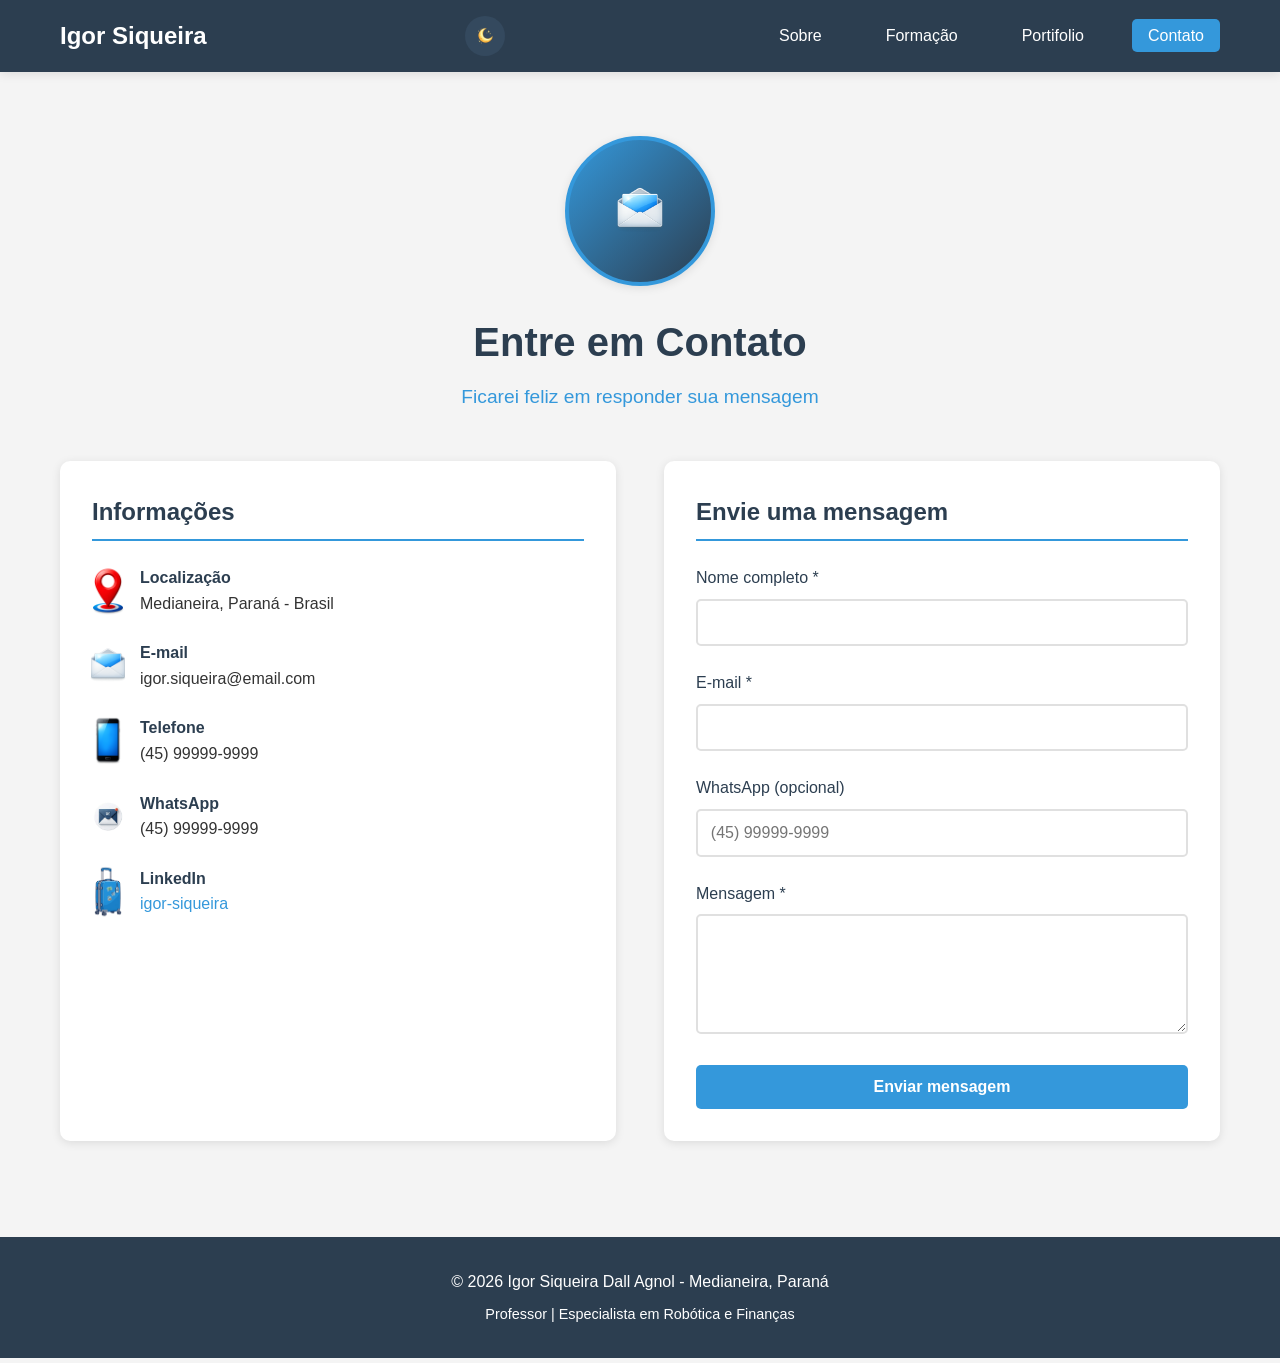
==== contato.html @ 99d2df0c "Add files via upload" ====
<!DOCTYPE html>
<html lang="pt-br">
<head>
    <meta charset="UTF-8">
    <meta name="viewport" content="width=device-width, initial-scale=1.0">
    <title>Contato | Igor Siqueira Dall Agnol</title>
    <link rel="stylesheet" href="css/csscontato.css">
</head>
<body class="tema-claro">
    <div class="topo">
        <div class="container">
            <div class="logo">
                <a href="index.html">Igor Siqueira</a>
            </div>
            <button class="btn-tema" id="botaoTema">
                <img src="imagens/icons8-moon-96.png" alt="Tema escuro" id="iconeTema">
            </button>
            <button class="btn-menu" id="botaoMenu">
                <span></span>
                <span></span>
                <span></span>
            </button>
            <ul class="menu" id="menuNav">
                <li><a href="index.html">Sobre</a></li>
                <li><a href="formacao.html">Formação</a></li>
                <li><a href="portifolio.html">Portifolio</a></li>
                <li><a href="contato.html" class="ativo">Contato</a></li>
            </ul>
        </div>
    </div>

    <main>
        <section class="contato">
            <div class="container">
                <div class="cabecalho">
                    <div class="foto">
                        <img src="imagens/email.png" alt="Envelope">
                    </div>
                    <div class="titulo">
                        <h1>Entre em Contato</h1>
                        <p class="subtitulo">Ficarei feliz em responder sua mensagem</p>
                    </div>
                </div>

                <div class="grid">
                    <div class="info-card">
                        <h2>Informações</h2>
                        <div class="info-item">
                            <div class="info-icon">
                                <img src="imagens/localizacao.png" alt="Localização">
                            </div>
                            <div class="info-text">
                                <p>Localização</p>
                                <p>Medianeira, Paraná - Brasil</p>
                            </div>
                        </div>
                        <div class="info-item">
                            <div class="info-icon">
                                <img src="imagens/email.png" alt="E-mail">
                            </div>
                            <div class="info-text">
                                <p>E-mail</p>
                                <p>igor.siqueira@email.com</p>
                            </div>
                        </div>
                        <div class="info-item">
                            <div class="info-icon">
                                <img src="imagens/celular.png" alt="Telefone">
                            </div>
                            <div class="info-text">
                                <p>Telefone</p>
                                <p>(45) 99999-9999</p>
                            </div>
                        </div>
                        <div class="info-item">
                            <div class="info-icon">
                                <img src="imagens/menssagem.png" alt="WhatsApp">
                            </div>
                            <div class="info-text">
                                <p>WhatsApp</p>
                                <p>(45) 99999-9999</p>
                            </div>
                        </div>
                        <div class="info-item">
                            <div class="info-icon">
                                <img src="imagens/mala.png" alt="LinkedIn">
                            </div>
                            <div class="info-text">
                                <p>LinkedIn</p>
                                <a href="https://www.linkedin.com/in/igor-siqueira-91541b345/" target="_blank">igor-siqueira</a>
                            </div>
                        </div>
                    </div>

                    <div class="form-card">
                        <h2>Envie uma mensagem</h2>
                        <form id="formContato">
                            <div class="grupo">
                                <label for="nome">Nome completo *</label>
                                <input type="text" id="nome" name="nome">
                                <div class="erro" id="erroNome">Por favor, preencha seu nome</div>
                            </div>

                            <div class="grupo">
                                <label for="email">E-mail *</label>
                                <input type="email" id="email" name="email">
                                <div class="erro" id="erroEmail">Por favor, preencha um e-mail válido (ex: usuario@dominio.com)</div>
                            </div>

                            <div class="grupo">
                                <label for="whatsapp">WhatsApp (opcional)</label>
                                <input type="tel" id="whatsapp" name="whatsapp" placeholder="(45) 99999-9999">
                                <div class="erro" id="erroWhatsapp">WhatsApp inválido! Use o formato: (45) 99999-9999</div>
                            </div>

                            <div class="grupo">
                                <label for="mensagem">Mensagem *</label>
                                <textarea id="mensagem" name="mensagem" rows="5"></textarea>
                                <div class="erro" id="erroMensagem">Por favor, escreva sua mensagem</div>
                            </div>

                            <button type="submit" class="btn-enviar">Enviar mensagem</button>
                        </form>
                    </div>
                </div>
            </div>
        </section>
    </main>

    <div class="modal" id="modal">
        <div class="modal-conteudo">
            <img src="imagens/certo.png" alt="Sucesso" class="modal-icon" id="modalIcone">
            <p id="modalMensagem">Mensagem enviada com sucesso!</p>
            <button class="btn-modal" id="fecharModal">Fechar</button>
        </div>
    </div>

    <div class="rodape">
        <div class="container">
            <p>&copy; 2026 Igor Siqueira Dall Agnol - Medianeira, Paraná</p>
            <p style="margin-top: 0.5rem; font-size: 0.9rem;">Professor | Especialista em Robótica e Finanças</p>
        </div>
    </div>

    <script>
        let botao = document.getElementById('botaoMenu');
        let menu = document.getElementById('menuNav');

        if (botao) {
            botao.addEventListener('click', function() {
                menu.classList.toggle('mostrar');
            });
        }

        let links = document.querySelectorAll('.menu a');
        for (let i = 0; i < links.length; i++) {
            links[i].addEventListener('click', function() {
                menu.classList.remove('mostrar');
            });
        }

        let botaoTema = document.getElementById('botaoTema');
        let iconeTema = document.getElementById('iconeTema');
        let corpo = document.body;

        let temaSalvo = localStorage.getItem('tema');
        if (temaSalvo) {
            corpo.className = temaSalvo;
            if (temaSalvo === 'tema-escuro') {
                iconeTema.src = 'imagens/icons8-sun-120.png';
                iconeTema.alt = 'Tema claro';
            } else {
                iconeTema.src = 'imagens/icons8-moon-96.png';
                iconeTema.alt = 'Tema escuro';
            }
        } else {
            corpo.className = 'tema-claro';
            iconeTema.src = 'imagens/icons8-moon-96.png';
            iconeTema.alt = 'Tema escuro';
        }

        if (botaoTema) {
            botaoTema.addEventListener('click', function() {
                if (corpo.className === 'tema-claro') {
                    corpo.className = 'tema-escuro';
                    iconeTema.src = 'imagens/icons8-sun-120.png';
                    iconeTema.alt = 'Tema claro';
                    localStorage.setItem('tema', 'tema-escuro');
                } else {
                    corpo.className = 'tema-claro';
                    iconeTema.src = 'imagens/icons8-moon-96.png';
                    iconeTema.alt = 'Tema escuro';
                    localStorage.setItem('tema', 'tema-claro');
                }
            });
        }

        let form = document.getElementById('formContato');
        let nome = document.getElementById('nome');
        let email = document.getElementById('email');
        let whatsapp = document.getElementById('whatsapp');
        let mensagem = document.getElementById('mensagem');
        
        let erroNome = document.getElementById('erroNome');
        let erroEmail = document.getElementById('erroEmail');
        let erroWhatsapp = document.getElementById('erroWhatsapp');
        let erroMensagem = document.getElementById('erroMensagem');
        
        let modal = document.getElementById('modal');
        let modalMensagem = document.getElementById('modalMensagem');
        let modalIcone = document.getElementById('modalIcone');
        let fecharModal = document.getElementById('fecharModal');

        function validarEmail(email) {
            let regex = /^[^\s@]+@[^\s@]+\.[^\s@]+$/;
            return regex.test(email);
        }

        function validarWhatsapp(whatsapp) {
            if (whatsapp.trim() === '') {
                return true;
            }
            let regex = /^\(\d{2}\) \d{5}-\d{4}$/;
            return regex.test(whatsapp);
        }

        function formatarWhatsapp(valor) {
            let numeros = valor.replace(/\D/g, '');
            if (numeros.length <= 11) {
                if (numeros.length === 11) {
                    return `(${numeros.substring(0, 2)}) ${numeros.substring(2, 7)}-${numeros.substring(7)}`;
                } else if (numeros.length > 2) {
                    let ddd = numeros.substring(0, 2);
                    let resto = numeros.substring(2);
                    if (resto.length <= 5) {
                        return `(${ddd}) ${resto}`;
                    } else {
                        return `(${ddd}) ${resto.substring(0, 5)}-${resto.substring(5)}`;
                    }
                } else if (numeros.length > 0) {
                    return `(${numeros}`;
                }
            }
            return valor;
        }

        whatsapp.addEventListener('input', function() {
            let valor = this.value;
            let numeros = valor.replace(/\D/g, '');
            if (numeros.length <= 11) {
                this.value = formatarWhatsapp(valor);
            }
            if (validarWhatsapp(this.value)) {
                erroWhatsapp.style.display = 'none';
            }
        });

        function mostrarModal(tipo, texto) {
            if (tipo === 'sucesso') {
                modalIcone.src = 'imagens/certo.png';
                modalIcone.alt = 'Sucesso';
                modalMensagem.innerHTML = texto;
            } else {
                modalIcone.src = 'imagens/errado.png';
                modalIcone.alt = 'Erro';
                modalMensagem.innerHTML = texto;
            }
            modal.style.display = 'flex';
        }

        fecharModal.onclick = function() {
            modal.style.display = 'none';
        }

        window.onclick = function(event) {
            if (event.target == modal) {
                modal.style.display = 'none';
            }
        }

        form.addEventListener('submit', function(event) {
            event.preventDefault();
            
            let valido = true;
            
            if (nome.value.trim() === '') {
                erroNome.style.display = 'block';
                valido = false;
            } else {
                erroNome.style.display = 'none';
            }
            
            if (email.value.trim() === '') {
                erroEmail.style.display = 'block';
                erroEmail.innerHTML = 'Por favor, preencha seu e-mail';
                valido = false;
            } else if (!validarEmail(email.value.trim())) {
                erroEmail.style.display = 'block';
                erroEmail.innerHTML = 'E-mail inválido! Use o formato: usuario@dominio.com';
                valido = false;
            } else {
                erroEmail.style.display = 'none';
            }
            
            if (!validarWhatsapp(whatsapp.value)) {
                erroWhatsapp.style.display = 'block';
                valido = false;
            } else {
                erroWhatsapp.style.display = 'none';
            }
            
            if (mensagem.value.trim() === '') {
                erroMensagem.style.display = 'block';
                valido = false;
            } else {
                erroMensagem.style.display = 'none';
            }
            
            if (valido) {
                let mensagemSucesso = 'Mensagem enviada com sucesso! Obrigado pelo contato.';
                if (whatsapp.value.trim() !== '') {
                    mensagemSucesso += ' Responderei pelo WhatsApp também.';
                }
                mostrarModal('sucesso', mensagemSucesso);
                
                nome.value = '';
                email.value = '';
                whatsapp.value = '';
                mensagem.value = '';
            } else {
                mostrarModal('erro', 'Por favor, preencha todos os campos corretamente.');
            }
        });

        nome.addEventListener('input', function() {
            if (nome.value.trim() !== '') {
                erroNome.style.display = 'none';
            }
        });

        email.addEventListener('input', function() {
            if (email.value.trim() !== '') {
                erroEmail.style.display = 'none';
            }
        });

        mensagem.addEventListener('input', function() {
            if (mensagem.value.trim() !== '') {
                erroMensagem.style.display = 'none';
            }
        });
    </script>
</body>
</html>
---- css/csscontato.css ----
* {
            margin: 0;
            padding: 0;
            box-sizing: border-box;
        }

        body {
            font-family: 'Segoe UI', Tahoma, Geneva, Verdana, sans-serif;
            line-height: 1.6;
            transition: all 0.3s ease;
        }

        body.tema-claro {
            color: #333;
            background-color: #f4f4f4;
        }

        body.tema-escuro {
            color: #f4f4f4;
            background-color: #1a1a2e;
        }

        .container {
            max-width: 1200px;
            margin: 0 auto;
            padding: 0 20px;
        }

        body.tema-claro .topo {
            background-color: #2c3e50;
        }

        body.tema-escuro .topo {
            background-color: #16213e;
        }

        .topo {
            position: sticky;
            top: 0;
            z-index: 1000;
            box-shadow: 0 2px 10px rgba(0,0,0,0.1);
        }

        .topo .container {
            display: flex;
            justify-content: space-between;
            align-items: center;
            padding: 1rem 20px;
        }

        .logo a {
            font-size: 1.5rem;
            font-weight: bold;
            text-decoration: none;
            transition: all 0.3s ease;
        }

        body.tema-claro .logo a {
            color: #ffffff;
        }

        body.tema-escuro .logo a {
            color: #e94560;
        }

        body.tema-claro .logo a:hover {
            color: #3498db;
        }

        body.tema-escuro .logo a:hover {
            color: #0f3460;
        }

        .menu {
            display: flex;
            list-style: none;
            gap: 2rem;
        }

        .menu li a {
            text-decoration: none;
            font-weight: 500;
            padding: 0.5rem 1rem;
            border-radius: 5px;
            transition: all 0.3s ease;
        }

        body.tema-claro .menu li a {
            color: #ffffff;
        }

        body.tema-escuro .menu li a {
            color: #f4f4f4;
        }

        body.tema-claro .menu li a:hover {
            background-color: #3498db;
            color: #ffffff;
        }

        body.tema-escuro .menu li a:hover {
            background-color: #e94560;
            color: #ffffff;
        }

        body.tema-claro .menu li a.ativo {
            background-color: #3498db;
            color: #ffffff;
        }

        body.tema-escuro .menu li a.ativo {
            background-color: #e94560;
            color: #ffffff;
        }

        .btn-menu {
            display: none;
            flex-direction: column;
            cursor: pointer;
            background: none;
            border: none;
        }

        .btn-menu span {
            width: 25px;
            height: 3px;
            margin: 3px 0;
        }

        body.tema-claro .btn-menu span {
            background-color: #ffffff;
        }

        body.tema-escuro .btn-menu span {
            background-color: #e94560;
        }

        .btn-tema {
            background: none;
            border: none;
            cursor: pointer;
            padding: 0.5rem;
            border-radius: 50%;
            transition: all 0.3s ease;
            display: flex;
            align-items: center;
            justify-content: center;
        }

        body.tema-claro .btn-tema {
            background-color: #34495e;
        }

        body.tema-escuro .btn-tema {
            background-color: #0f3460;
        }

        .btn-tema:hover {
            transform: scale(1.1);
        }

        .btn-tema img {
            width: 24px;
            height: 24px;
        }

        .contato {
            padding: 4rem 0;
        }

        .cabecalho {
            text-align: center;
            margin-bottom: 3rem;
        }

        .foto {
            width: 150px;
            height: 150px;
            margin: 0 auto 1.5rem;
            border-radius: 50%;
            overflow: hidden;
            display: flex;
            align-items: center;
            justify-content: center;
        }

        body.tema-claro .foto {
            border: 4px solid #3498db;
            box-shadow: 0 2px 10px rgba(0,0,0,0.1);
            background: linear-gradient(135deg, #3498db, #2c3e50);
        }

        body.tema-escuro .foto {
            border: 4px solid #e94560;
            box-shadow: 0 2px 10px rgba(0,0,0,0.3);
            background: linear-gradient(135deg, #e94560, #16213e);
        }

        .foto img {
            width: 80px;
            height: 80px;
            object-fit: contain;
        }

        .titulo h1 {
            font-size: 2.5rem;
            margin-bottom: 0.5rem;
        }

        body.tema-claro .titulo h1 {
            color: #2c3e50;
        }

        body.tema-escuro .titulo h1 {
            color: #e94560;
        }

        .subtitulo {
            font-size: 1.2rem;
            font-weight: 500;
        }

        body.tema-claro .subtitulo {
            color: #3498db;
        }

        body.tema-escuro .subtitulo {
            color: #e94560;
        }

        .grid {
            display: grid;
            grid-template-columns: 1fr 1fr;
            gap: 3rem;
            margin-top: 2rem;
        }

        .info-card {
            padding: 2rem;
            border-radius: 10px;
        }

        body.tema-claro .info-card {
            background: #ffffff;
            box-shadow: 0 2px 10px rgba(0,0,0,0.1);
        }

        body.tema-escuro .info-card {
            background: #16213e;
            box-shadow: 0 2px 10px rgba(0,0,0,0.3);
        }

        .info-card h2 {
            margin-bottom: 1.5rem;
            padding-bottom: 0.5rem;
        }

        body.tema-claro .info-card h2 {
            color: #2c3e50;
            border-bottom: 2px solid #3498db;
        }

        body.tema-escuro .info-card h2 {
            color: #e94560;
            border-bottom: 2px solid #e94560;
        }

        .info-item {
            display: flex;
            align-items: center;
            gap: 1rem;
            margin-bottom: 1.5rem;
        }

        .info-icon {
            width: 32px;
            height: 32px;
            display: flex;
            align-items: center;
            justify-content: center;
        }

        .info-icon img {
            width: 60px;
            height: 60px;
            object-fit: contain;
        }

        .info-text p {
            margin: 0;
        }

        .info-text p:first-child {
            font-weight: bold;
        }

        body.tema-claro .info-text p:first-child {
            color: #2c3e50;
        }

        body.tema-escuro .info-text p:first-child {
            color: #e94560;
        }

        .info-text a {
            text-decoration: none;
        }

        body.tema-claro .info-text a {
            color: #3498db;
        }

        body.tema-escuro .info-text a {
            color: #e94560;
        }

        .info-text a:hover {
            text-decoration: underline;
        }

        .form-card {
            padding: 2rem;
            border-radius: 10px;
        }

        body.tema-claro .form-card {
            background: #ffffff;
            box-shadow: 0 2px 10px rgba(0,0,0,0.1);
        }

        body.tema-escuro .form-card {
            background: #16213e;
            box-shadow: 0 2px 10px rgba(0,0,0,0.3);
        }

        .form-card h2 {
            margin-bottom: 1.5rem;
            padding-bottom: 0.5rem;
        }

        body.tema-claro .form-card h2 {
            color: #2c3e50;
            border-bottom: 2px solid #3498db;
        }

        body.tema-escuro .form-card h2 {
            color: #e94560;
            border-bottom: 2px solid #e94560;
        }

        .grupo {
            margin-bottom: 1.5rem;
        }

        .grupo label {
            display: block;
            margin-bottom: 0.5rem;
            font-weight: 500;
        }

        body.tema-claro .grupo label {
            color: #2c3e50;
        }

        body.tema-escuro .grupo label {
            color: #e94560;
        }

        .grupo input, .grupo textarea {
            width: 100%;
            padding: 0.8rem;
            border-radius: 5px;
            font-size: 1rem;
            transition: all 0.3s ease;
        }

        body.tema-claro .grupo input, body.tema-claro .grupo textarea {
            border: 2px solid #e0e0e0;
            background-color: #fff;
            color: #333;
        }

        body.tema-escuro .grupo input, body.tema-escuro .grupo textarea {
            border: 2px solid #0f3460;
            background-color: #0f3460;
            color: #f4f4f4;
        }

        .grupo input:focus, .grupo textarea:focus {
            outline: none;
        }

        body.tema-claro .grupo input:focus, body.tema-claro .grupo textarea:focus {
            border-color: #3498db;
        }

        body.tema-escuro .grupo input:focus, body.tema-escuro .grupo textarea:focus {
            border-color: #e94560;
        }

        .erro {
            font-size: 0.8rem;
            margin-top: 0.3rem;
            display: none;
        }

        body.tema-claro .erro {
            color: #e74c3c;
        }

        body.tema-escuro .erro {
            color: #ff6b6b;
        }

        .btn-enviar {
            width: 100%;
            padding: 0.8rem;
            border: none;
            border-radius: 5px;
            font-size: 1rem;
            font-weight: bold;
            cursor: pointer;
            transition: all 0.3s ease;
        }

        body.tema-claro .btn-enviar {
            background-color: #3498db;
            color: #ffffff;
        }

        body.tema-escuro .btn-enviar {
            background-color: #e94560;
            color: #ffffff;
        }

        .btn-enviar:hover {
            transform: translateY(-2px);
        }

        body.tema-claro .btn-enviar:hover {
            background-color: #2c3e50;
        }

        body.tema-escuro .btn-enviar:hover {
            background-color: #0f3460;
        }

        .modal {
            display: none;
            position: fixed;
            top: 0;
            left: 0;
            width: 100%;
            height: 100%;
            background-color: rgba(0,0,0,0.5);
            z-index: 2000;
            justify-content: center;
            align-items: center;
        }

        .modal-conteudo {
            padding: 2rem;
            border-radius: 10px;
            text-align: center;
            max-width: 400px;
            width: 90%;
        }

        body.tema-claro .modal-conteudo {
            background-color: #fff;
            color: #333;
        }

        body.tema-escuro .modal-conteudo {
            background-color: #16213e;
            color: #f4f4f4;
        }

        .modal-conteudo p {
            margin: 1rem 0;
            font-size: 1.1rem;
        }

        .modal-icon {
            width: 48px;
            height: 48px;
            margin-bottom: 1rem;
        }

        .btn-modal {
            padding: 0.5rem 1.5rem;
            border: none;
            border-radius: 5px;
            cursor: pointer;
            margin-top: 1rem;
        }

        body.tema-claro .btn-modal {
            background-color: #3498db;
            color: #fff;
        }

        body.tema-escuro .btn-modal {
            background-color: #e94560;
            color: #fff;
        }

        .btn-modal:hover {
            opacity: 0.9;
        }

        .rodape {
            text-align: center;
            padding: 2rem 0;
            margin-top: 2rem;
        }

        body.tema-claro .rodape {
            background-color: #2c3e50;
            color: #ffffff;
        }

        body.tema-escuro .rodape {
            background-color: #0f3460;
            color: #f4f4f4;
        }

        @media (max-width: 768px) {
            .btn-menu {
                display: flex;
            }
            
            .menu {
                position: fixed;
                left: -100%;
                top: 70px;
                flex-direction: column;
                width: 100%;
                text-align: center;
                transition: 0.3s;
                box-shadow: 0 10px 10px rgba(0,0,0,0.1);
                padding: 2rem 0;
                gap: 1rem;
            }
            
            body.tema-claro .menu {
                background-color: #2c3e50;
            }
            
            body.tema-escuro .menu {
                background-color: #16213e;
            }
            
            .menu.mostrar {
                left: 0;
            }
            
            .grid {
                grid-template-columns: 1fr;
                gap: 2rem;
            }
            
            .titulo h1 {
                font-size: 2rem;
            }
        }

        @media (max-width: 480px) {
            .foto {
                width: 120px;
                height: 120px;
            }
            
            .foto img {
                width: 60px;
                height: 60px;
            }
            
            .titulo h1 {
                font-size: 1.5rem;
            }
            
            .subtitulo {
                font-size: 1rem;
            }
            
            .info-card, .form-card {
                padding: 1rem;
            }
            
            .info-icon {
                width: 28px;
                height: 28px;
            }
            
            .info-icon img {
                width: 24px;
                height: 24px;
            }
            
            .modal-icon {
                width: 40px;
                height: 40px;
            }
        }
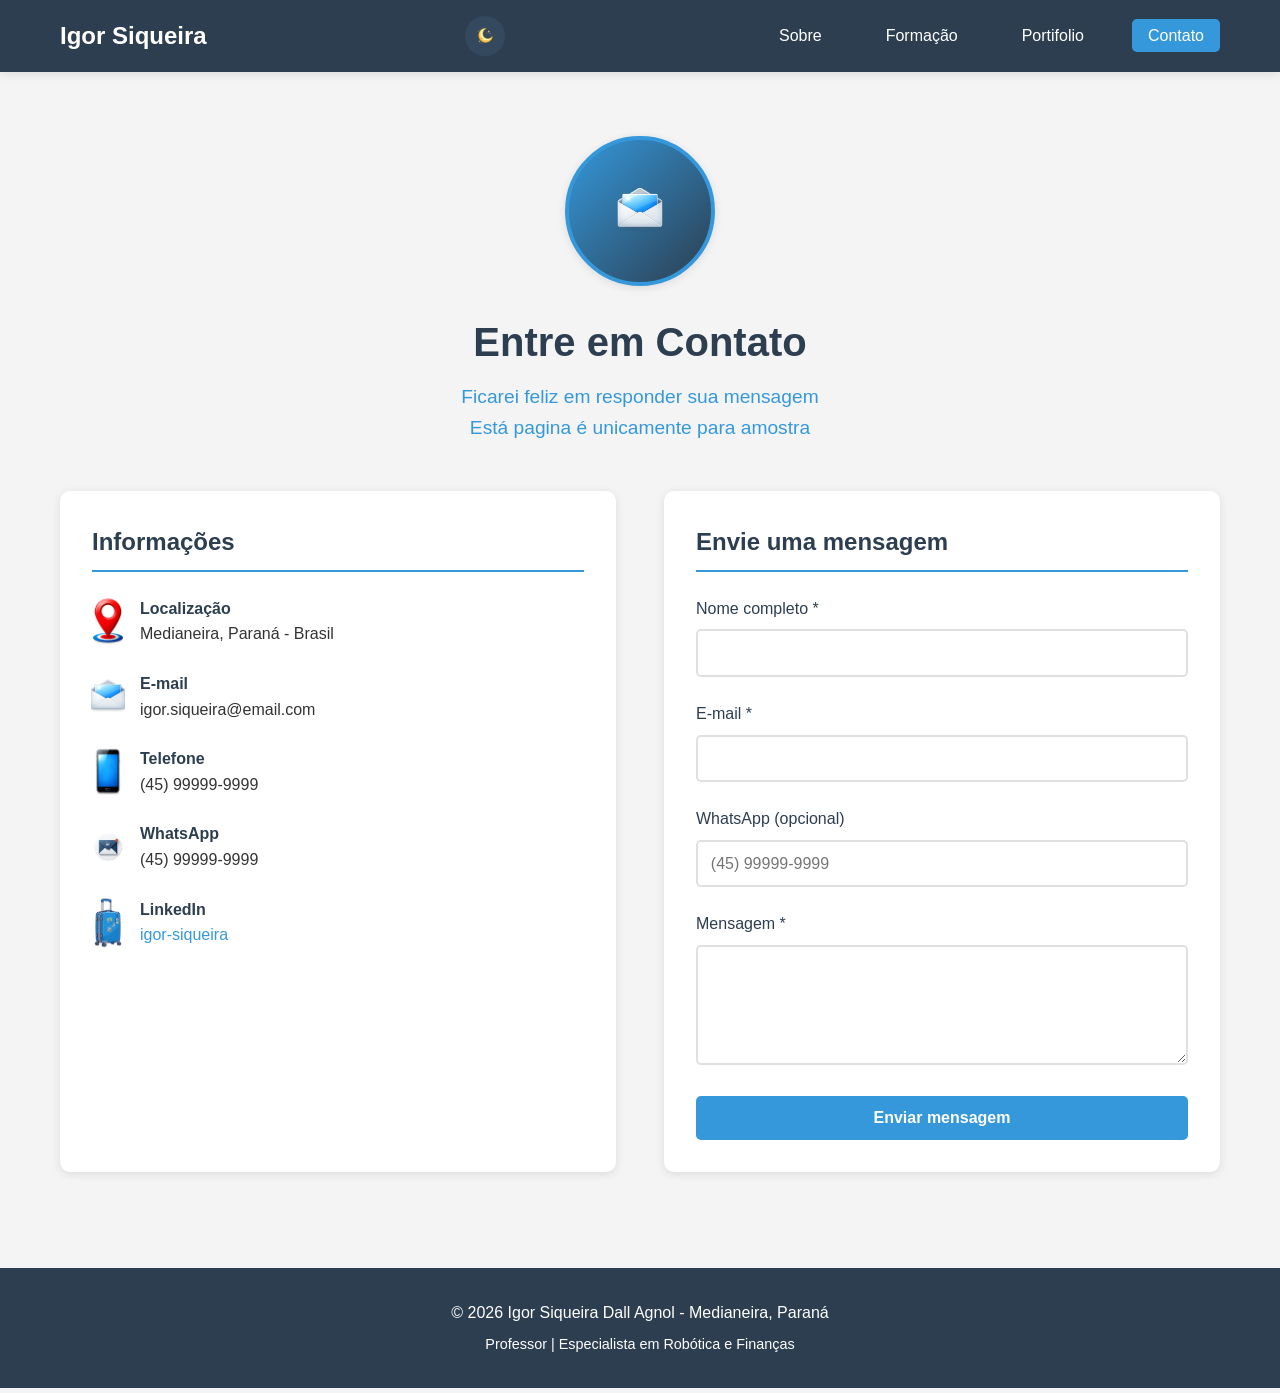
==== commit 2812fc39: "Update contato.html" ====
--- a/contato.html
+++ b/contato.html
@@ -1,37 +1,51 @@
 <!DOCTYPE html>
 <html lang="pt-br">
 <head>
-    <meta charset="UTF-8">
-    <meta name="viewport" content="width=device-width, initial-scale=1.0">
+    <meta charset="UTF-8"> <!-- suporte a caracteres especiais -->
+    <meta name="viewport" content="width=device-width, initial-scale=1.0"> <!-- responsivo -->
     <title>Contato | Igor Siqueira Dall Agnol</title>
-    <link rel="stylesheet" href="css/csscontato.css">
+    <link rel="stylesheet" href="css/csscontato.css"> <!-- css externo -->
 </head>
-<body class="tema-claro">
+
+<body class="tema-claro"> <!-- tema padrão -->
+    
+    <!-- barra de navegação -->
     <div class="topo">
         <div class="container">
+            
+            <!-- logo -->
             <div class="logo">
                 <a href="index.html">Igor Siqueira</a>
             </div>
+
+            <!-- botão de tema claro/escuro -->
             <button class="btn-tema" id="botaoTema">
                 <img src="imagens/icons8-moon-96.png" alt="Tema escuro" id="iconeTema">
             </button>
+
+            <!-- menu hamburguer (mobile) -->
             <button class="btn-menu" id="botaoMenu">
                 <span></span>
                 <span></span>
                 <span></span>
             </button>
+
+            <!-- links de navegação -->
             <ul class="menu" id="menuNav">
                 <li><a href="index.html">Sobre</a></li>
                 <li><a href="formacao.html">Formação</a></li>
                 <li><a href="portifolio.html">Portifolio</a></li>
-                <li><a href="contato.html" class="ativo">Contato</a></li>
+                <li><a href="contato.html" class="ativo">Contato</a></li> <!-- página atual -->
             </ul>
         </div>
     </div>
 
+    <!-- conteúdo principal -->
     <main>
         <section class="contato">
             <div class="container">
+                
+                <!-- cabeçalho -->
                 <div class="cabecalho">
                     <div class="foto">
                         <img src="imagens/email.png" alt="Envelope">
@@ -39,12 +53,16 @@
                     <div class="titulo">
                         <h1>Entre em Contato</h1>
                         <p class="subtitulo">Ficarei feliz em responder sua mensagem</p>
+                         <p class="subtitulo">Está pagina é unicamente para amostra</p>
                     </div>
                 </div>
 
                 <div class="grid">
+                    
+                    <!-- card com informações de contato -->
                     <div class="info-card">
                         <h2>Informações</h2>
+                        
                         <div class="info-item">
                             <div class="info-icon">
                                 <img src="imagens/localizacao.png" alt="Localização">
@@ -54,6 +72,7 @@
                                 <p>Medianeira, Paraná - Brasil</p>
                             </div>
                         </div>
+
                         <div class="info-item">
                             <div class="info-icon">
                                 <img src="imagens/email.png" alt="E-mail">
@@ -63,6 +82,7 @@
                                 <p>igor.siqueira@email.com</p>
                             </div>
                         </div>
+
                         <div class="info-item">
                             <div class="info-icon">
                                 <img src="imagens/celular.png" alt="Telefone">
@@ -72,6 +92,7 @@
                                 <p>(45) 99999-9999</p>
                             </div>
                         </div>
+
                         <div class="info-item">
                             <div class="info-icon">
                                 <img src="imagens/menssagem.png" alt="WhatsApp">
@@ -81,6 +102,7 @@
                                 <p>(45) 99999-9999</p>
                             </div>
                         </div>
+
                         <div class="info-item">
                             <div class="info-icon">
                                 <img src="imagens/mala.png" alt="LinkedIn">
@@ -92,27 +114,33 @@
                         </div>
                     </div>
 
+                    <!-- card com formulário de contato -->
                     <div class="form-card">
                         <h2>Envie uma mensagem</h2>
                         <form id="formContato">
+                            
+                            <!-- campo nome -->
                             <div class="grupo">
                                 <label for="nome">Nome completo *</label>
                                 <input type="text" id="nome" name="nome">
                                 <div class="erro" id="erroNome">Por favor, preencha seu nome</div>
                             </div>
 
+                            <!-- campo email -->
                             <div class="grupo">
                                 <label for="email">E-mail *</label>
                                 <input type="email" id="email" name="email">
                                 <div class="erro" id="erroEmail">Por favor, preencha um e-mail válido (ex: usuario@dominio.com)</div>
                             </div>
 
+                            <!-- campo whatsapp com formatação automática -->
                             <div class="grupo">
                                 <label for="whatsapp">WhatsApp (opcional)</label>
                                 <input type="tel" id="whatsapp" name="whatsapp" placeholder="(45) 99999-9999">
                                 <div class="erro" id="erroWhatsapp">WhatsApp inválido! Use o formato: (45) 99999-9999</div>
                             </div>
 
+                            <!-- campo mensagem -->
                             <div class="grupo">
                                 <label for="mensagem">Mensagem *</label>
                                 <textarea id="mensagem" name="mensagem" rows="5"></textarea>
@@ -122,11 +150,13 @@
                             <button type="submit" class="btn-enviar">Enviar mensagem</button>
                         </form>
                     </div>
-                </div>
+
+                </div> <!-- fim do grid -->
             </div>
         </section>
     </main>
 
+    <!-- modal de feedback (sucesso/erro) -->
     <div class="modal" id="modal">
         <div class="modal-conteudo">
             <img src="imagens/certo.png" alt="Sucesso" class="modal-icon" id="modalIcone">
@@ -135,6 +165,7 @@
         </div>
     </div>
 
+    <!-- rodapé -->
     <div class="rodape">
         <div class="container">
             <p>&copy; 2026 Igor Siqueira Dall Agnol - Medianeira, Paraná</p>
@@ -142,7 +173,9 @@
         </div>
     </div>
 
+    <!-- JavaScript -->
     <script>
+        // menu hamburguer
         let botao = document.getElementById('botaoMenu');
         let menu = document.getElementById('menuNav');
 
@@ -152,6 +185,7 @@
             });
         }
 
+        // fecha menu ao clicar em link
         let links = document.querySelectorAll('.menu a');
         for (let i = 0; i < links.length; i++) {
             links[i].addEventListener('click', function() {
@@ -159,6 +193,7 @@
             });
         }
 
+        // tema claro/escuro
         let botaoTema = document.getElementById('botaoTema');
         let iconeTema = document.getElementById('iconeTema');
         let corpo = document.body;
@@ -195,6 +230,7 @@
             });
         }
 
+        // ---- validação do formulário ----
         let form = document.getElementById('formContato');
         let nome = document.getElementById('nome');
         let email = document.getElementById('email');
@@ -211,11 +247,13 @@
         let modalIcone = document.getElementById('modalIcone');
         let fecharModal = document.getElementById('fecharModal');
 
+        // valida formato de email
         function validarEmail(email) {
             let regex = /^[^\s@]+@[^\s@]+\.[^\s@]+$/;
             return regex.test(email);
         }
 
+        // valida formato do whatsapp (aceita vazio)
         function validarWhatsapp(whatsapp) {
             if (whatsapp.trim() === '') {
                 return true;
@@ -224,6 +262,7 @@
             return regex.test(whatsapp);
         }
 
+        // formata whatsapp automaticamente enquanto digita
         function formatarWhatsapp(valor) {
             let numeros = valor.replace(/\D/g, '');
             if (numeros.length <= 11) {
@@ -244,6 +283,7 @@
             return valor;
         }
 
+        // evento de formatação do whatsapp
         whatsapp.addEventListener('input', function() {
             let valor = this.value;
             let numeros = valor.replace(/\D/g, '');
@@ -255,6 +295,7 @@
             }
         });
 
+        // exibe modal de feedback
         function mostrarModal(tipo, texto) {
             if (tipo === 'sucesso') {
                 modalIcone.src = 'imagens/certo.png';
@@ -268,21 +309,25 @@
             modal.style.display = 'flex';
         }
 
+        // fecha modal
         fecharModal.onclick = function() {
             modal.style.display = 'none';
         }
 
+        // fecha modal clicando fora
         window.onclick = function(event) {
             if (event.target == modal) {
                 modal.style.display = 'none';
             }
         }
 
+        // envio do formulário com validação
         form.addEventListener('submit', function(event) {
-            event.preventDefault();
+            event.preventDefault(); // evita recarregar a página
             
             let valido = true;
             
+            // valida nome
             if (nome.value.trim() === '') {
                 erroNome.style.display = 'block';
                 valido = false;
@@ -290,6 +335,7 @@
                 erroNome.style.display = 'none';
             }
             
+            // valida email
             if (email.value.trim() === '') {
                 erroEmail.style.display = 'block';
                 erroEmail.innerHTML = 'Por favor, preencha seu e-mail';
@@ -302,6 +348,7 @@
                 erroEmail.style.display = 'none';
             }
             
+            // valida whatsapp
             if (!validarWhatsapp(whatsapp.value)) {
                 erroWhatsapp.style.display = 'block';
                 valido = false;
@@ -309,6 +356,7 @@
                 erroWhatsapp.style.display = 'none';
             }
             
+            // valida mensagem
             if (mensagem.value.trim() === '') {
                 erroMensagem.style.display = 'block';
                 valido = false;
@@ -316,6 +364,7 @@
                 erroMensagem.style.display = 'none';
             }
             
+            // se tudo estiver válido
             if (valido) {
                 let mensagemSucesso = 'Mensagem enviada com sucesso! Obrigado pelo contato.';
                 if (whatsapp.value.trim() !== '') {
@@ -323,6 +372,7 @@
                 }
                 mostrarModal('sucesso', mensagemSucesso);
                 
+                // limpa formulário
                 nome.value = '';
                 email.value = '';
                 whatsapp.value = '';
@@ -332,6 +382,7 @@
             }
         });
 
+        // remove mensagens de erro enquanto digita
         nome.addEventListener('input', function() {
             if (nome.value.trim() !== '') {
                 erroNome.style.display = 'none';
@@ -351,4 +402,4 @@
         });
     </script>
 </body>
-</html>+</html>
--- a/css/csscontato.css
+++ b/css/csscontato.css
@@ -1,605 +1,634 @@
-        * {
-            margin: 0;
-            padding: 0;
-            box-sizing: border-box;
-        }
-
-        body {
-            font-family: 'Segoe UI', Tahoma, Geneva, Verdana, sans-serif;
-            line-height: 1.6;
-            transition: all 0.3s ease;
-        }
-
-        body.tema-claro {
-            color: #333;
-            background-color: #f4f4f4;
-        }
-
-        body.tema-escuro {
-            color: #f4f4f4;
-            background-color: #1a1a2e;
-        }
-
-        .container {
-            max-width: 1200px;
-            margin: 0 auto;
-            padding: 0 20px;
-        }
-
-        body.tema-claro .topo {
-            background-color: #2c3e50;
-        }
-
-        body.tema-escuro .topo {
-            background-color: #16213e;
-        }
-
-        .topo {
-            position: sticky;
-            top: 0;
-            z-index: 1000;
-            box-shadow: 0 2px 10px rgba(0,0,0,0.1);
-        }
-
-        .topo .container {
-            display: flex;
-            justify-content: space-between;
-            align-items: center;
-            padding: 1rem 20px;
-        }
-
-        .logo a {
-            font-size: 1.5rem;
-            font-weight: bold;
-            text-decoration: none;
-            transition: all 0.3s ease;
-        }
-
-        body.tema-claro .logo a {
-            color: #ffffff;
-        }
-
-        body.tema-escuro .logo a {
-            color: #e94560;
-        }
-
-        body.tema-claro .logo a:hover {
-            color: #3498db;
-        }
-
-        body.tema-escuro .logo a:hover {
-            color: #0f3460;
-        }
-
-        .menu {
-            display: flex;
-            list-style: none;
-            gap: 2rem;
-        }
-
-        .menu li a {
-            text-decoration: none;
-            font-weight: 500;
-            padding: 0.5rem 1rem;
-            border-radius: 5px;
-            transition: all 0.3s ease;
-        }
-
-        body.tema-claro .menu li a {
-            color: #ffffff;
-        }
-
-        body.tema-escuro .menu li a {
-            color: #f4f4f4;
-        }
-
-        body.tema-claro .menu li a:hover {
-            background-color: #3498db;
-            color: #ffffff;
-        }
-
-        body.tema-escuro .menu li a:hover {
-            background-color: #e94560;
-            color: #ffffff;
-        }
-
-        body.tema-claro .menu li a.ativo {
-            background-color: #3498db;
-            color: #ffffff;
-        }
-
-        body.tema-escuro .menu li a.ativo {
-            background-color: #e94560;
-            color: #ffffff;
-        }
-
-        .btn-menu {
-            display: none;
-            flex-direction: column;
-            cursor: pointer;
-            background: none;
-            border: none;
-        }
-
-        .btn-menu span {
-            width: 25px;
-            height: 3px;
-            margin: 3px 0;
-        }
-
-        body.tema-claro .btn-menu span {
-            background-color: #ffffff;
-        }
-
-        body.tema-escuro .btn-menu span {
-            background-color: #e94560;
-        }
-
-        .btn-tema {
-            background: none;
-            border: none;
-            cursor: pointer;
-            padding: 0.5rem;
-            border-radius: 50%;
-            transition: all 0.3s ease;
-            display: flex;
-            align-items: center;
-            justify-content: center;
-        }
-
-        body.tema-claro .btn-tema {
-            background-color: #34495e;
-        }
-
-        body.tema-escuro .btn-tema {
-            background-color: #0f3460;
-        }
-
-        .btn-tema:hover {
-            transform: scale(1.1);
-        }
-
-        .btn-tema img {
-            width: 24px;
-            height: 24px;
-        }
-
-        .contato {
-            padding: 4rem 0;
-        }
-
-        .cabecalho {
-            text-align: center;
-            margin-bottom: 3rem;
-        }
-
-        .foto {
-            width: 150px;
-            height: 150px;
-            margin: 0 auto 1.5rem;
-            border-radius: 50%;
-            overflow: hidden;
-            display: flex;
-            align-items: center;
-            justify-content: center;
-        }
-
-        body.tema-claro .foto {
-            border: 4px solid #3498db;
-            box-shadow: 0 2px 10px rgba(0,0,0,0.1);
-            background: linear-gradient(135deg, #3498db, #2c3e50);
-        }
-
-        body.tema-escuro .foto {
-            border: 4px solid #e94560;
-            box-shadow: 0 2px 10px rgba(0,0,0,0.3);
-            background: linear-gradient(135deg, #e94560, #16213e);
-        }
-
-        .foto img {
-            width: 80px;
-            height: 80px;
-            object-fit: contain;
-        }
-
-        .titulo h1 {
-            font-size: 2.5rem;
-            margin-bottom: 0.5rem;
-        }
-
-        body.tema-claro .titulo h1 {
-            color: #2c3e50;
-        }
-
-        body.tema-escuro .titulo h1 {
-            color: #e94560;
-        }
-
-        .subtitulo {
-            font-size: 1.2rem;
-            font-weight: 500;
-        }
-
-        body.tema-claro .subtitulo {
-            color: #3498db;
-        }
-
-        body.tema-escuro .subtitulo {
-            color: #e94560;
-        }
-
-        .grid {
-            display: grid;
-            grid-template-columns: 1fr 1fr;
-            gap: 3rem;
-            margin-top: 2rem;
-        }
-
-        .info-card {
-            padding: 2rem;
-            border-radius: 10px;
-        }
-
-        body.tema-claro .info-card {
-            background: #ffffff;
-            box-shadow: 0 2px 10px rgba(0,0,0,0.1);
-        }
-
-        body.tema-escuro .info-card {
-            background: #16213e;
-            box-shadow: 0 2px 10px rgba(0,0,0,0.3);
-        }
-
-        .info-card h2 {
-            margin-bottom: 1.5rem;
-            padding-bottom: 0.5rem;
-        }
-
-        body.tema-claro .info-card h2 {
-            color: #2c3e50;
-            border-bottom: 2px solid #3498db;
-        }
-
-        body.tema-escuro .info-card h2 {
-            color: #e94560;
-            border-bottom: 2px solid #e94560;
-        }
-
-        .info-item {
-            display: flex;
-            align-items: center;
-            gap: 1rem;
-            margin-bottom: 1.5rem;
-        }
-
-        .info-icon {
-            width: 32px;
-            height: 32px;
-            display: flex;
-            align-items: center;
-            justify-content: center;
-        }
-
-        .info-icon img {
-            width: 60px;
-            height: 60px;
-            object-fit: contain;
-        }
-
-        .info-text p {
-            margin: 0;
-        }
-
-        .info-text p:first-child {
-            font-weight: bold;
-        }
-
-        body.tema-claro .info-text p:first-child {
-            color: #2c3e50;
-        }
-
-        body.tema-escuro .info-text p:first-child {
-            color: #e94560;
-        }
-
-        .info-text a {
-            text-decoration: none;
-        }
-
-        body.tema-claro .info-text a {
-            color: #3498db;
-        }
-
-        body.tema-escuro .info-text a {
-            color: #e94560;
-        }
-
-        .info-text a:hover {
-            text-decoration: underline;
-        }
-
-        .form-card {
-            padding: 2rem;
-            border-radius: 10px;
-        }
-
-        body.tema-claro .form-card {
-            background: #ffffff;
-            box-shadow: 0 2px 10px rgba(0,0,0,0.1);
-        }
-
-        body.tema-escuro .form-card {
-            background: #16213e;
-            box-shadow: 0 2px 10px rgba(0,0,0,0.3);
-        }
-
-        .form-card h2 {
-            margin-bottom: 1.5rem;
-            padding-bottom: 0.5rem;
-        }
-
-        body.tema-claro .form-card h2 {
-            color: #2c3e50;
-            border-bottom: 2px solid #3498db;
-        }
-
-        body.tema-escuro .form-card h2 {
-            color: #e94560;
-            border-bottom: 2px solid #e94560;
-        }
-
-        .grupo {
-            margin-bottom: 1.5rem;
-        }
-
-        .grupo label {
-            display: block;
-            margin-bottom: 0.5rem;
-            font-weight: 500;
-        }
-
-        body.tema-claro .grupo label {
-            color: #2c3e50;
-        }
-
-        body.tema-escuro .grupo label {
-            color: #e94560;
-        }
-
-        .grupo input, .grupo textarea {
-            width: 100%;
-            padding: 0.8rem;
-            border-radius: 5px;
-            font-size: 1rem;
-            transition: all 0.3s ease;
-        }
-
-        body.tema-claro .grupo input, body.tema-claro .grupo textarea {
-            border: 2px solid #e0e0e0;
-            background-color: #fff;
-            color: #333;
-        }
-
-        body.tema-escuro .grupo input, body.tema-escuro .grupo textarea {
-            border: 2px solid #0f3460;
-            background-color: #0f3460;
-            color: #f4f4f4;
-        }
-
-        .grupo input:focus, .grupo textarea:focus {
-            outline: none;
-        }
-
-        body.tema-claro .grupo input:focus, body.tema-claro .grupo textarea:focus {
-            border-color: #3498db;
-        }
-
-        body.tema-escuro .grupo input:focus, body.tema-escuro .grupo textarea:focus {
-            border-color: #e94560;
-        }
-
-        .erro {
-            font-size: 0.8rem;
-            margin-top: 0.3rem;
-            display: none;
-        }
-
-        body.tema-claro .erro {
-            color: #e74c3c;
-        }
-
-        body.tema-escuro .erro {
-            color: #ff6b6b;
-        }
-
-        .btn-enviar {
-            width: 100%;
-            padding: 0.8rem;
-            border: none;
-            border-radius: 5px;
-            font-size: 1rem;
-            font-weight: bold;
-            cursor: pointer;
-            transition: all 0.3s ease;
-        }
-
-        body.tema-claro .btn-enviar {
-            background-color: #3498db;
-            color: #ffffff;
-        }
-
-        body.tema-escuro .btn-enviar {
-            background-color: #e94560;
-            color: #ffffff;
-        }
-
-        .btn-enviar:hover {
-            transform: translateY(-2px);
-        }
-
-        body.tema-claro .btn-enviar:hover {
-            background-color: #2c3e50;
-        }
-
-        body.tema-escuro .btn-enviar:hover {
-            background-color: #0f3460;
-        }
-
-        .modal {
-            display: none;
-            position: fixed;
-            top: 0;
-            left: 0;
-            width: 100%;
-            height: 100%;
-            background-color: rgba(0,0,0,0.5);
-            z-index: 2000;
-            justify-content: center;
-            align-items: center;
-        }
-
-        .modal-conteudo {
-            padding: 2rem;
-            border-radius: 10px;
-            text-align: center;
-            max-width: 400px;
-            width: 90%;
-        }
-
-        body.tema-claro .modal-conteudo {
-            background-color: #fff;
-            color: #333;
-        }
-
-        body.tema-escuro .modal-conteudo {
-            background-color: #16213e;
-            color: #f4f4f4;
-        }
-
-        .modal-conteudo p {
-            margin: 1rem 0;
-            font-size: 1.1rem;
-        }
-
-        .modal-icon {
-            width: 48px;
-            height: 48px;
-            margin-bottom: 1rem;
-        }
-
-        .btn-modal {
-            padding: 0.5rem 1.5rem;
-            border: none;
-            border-radius: 5px;
-            cursor: pointer;
-            margin-top: 1rem;
-        }
-
-        body.tema-claro .btn-modal {
-            background-color: #3498db;
-            color: #fff;
-        }
-
-        body.tema-escuro .btn-modal {
-            background-color: #e94560;
-            color: #fff;
-        }
-
-        .btn-modal:hover {
-            opacity: 0.9;
-        }
-
-        .rodape {
-            text-align: center;
-            padding: 2rem 0;
-            margin-top: 2rem;
-        }
-
-        body.tema-claro .rodape {
-            background-color: #2c3e50;
-            color: #ffffff;
-        }
-
-        body.tema-escuro .rodape {
-            background-color: #0f3460;
-            color: #f4f4f4;
-        }
-
-        @media (max-width: 768px) {
-            .btn-menu {
-                display: flex;
-            }
-            
-            .menu {
-                position: fixed;
-                left: -100%;
-                top: 70px;
-                flex-direction: column;
-                width: 100%;
-                text-align: center;
-                transition: 0.3s;
-                box-shadow: 0 10px 10px rgba(0,0,0,0.1);
-                padding: 2rem 0;
-                gap: 1rem;
-            }
-            
-            body.tema-claro .menu {
-                background-color: #2c3e50;
-            }
-            
-            body.tema-escuro .menu {
-                background-color: #16213e;
-            }
-            
-            .menu.mostrar {
-                left: 0;
-            }
-            
-            .grid {
-                grid-template-columns: 1fr;
-                gap: 2rem;
-            }
-            
-            .titulo h1 {
-                font-size: 2rem;
-            }
-        }
-
-        @media (max-width: 480px) {
-            .foto {
-                width: 120px;
-                height: 120px;
-            }
-            
-            .foto img {
-                width: 60px;
-                height: 60px;
-            }
-            
-            .titulo h1 {
-                font-size: 1.5rem;
-            }
-            
-            .subtitulo {
-                font-size: 1rem;
-            }
-            
-            .info-card, .form-card {
-                padding: 1rem;
-            }
-            
-            .info-icon {
-                width: 28px;
-                height: 28px;
-            }
-            
-            .info-icon img {
-                width: 24px;
-                height: 24px;
-            }
-            
-            .modal-icon {
-                width: 40px;
-                height: 40px;
-            }
-        }+/* reset básico - zera margens e define box-sizing */
+* {
+    margin: 0;
+    padding: 0;
+    box-sizing: border-box;
+}
+
+/* estilo base do corpo */
+body {
+    font-family: 'Segoe UI', Tahoma, Geneva, Verdana, sans-serif;
+    line-height: 1.6;
+    transition: all 0.3s ease;
+}
+
+/* tema claro */
+body.tema-claro {
+    color: #333;
+    background-color: #f4f4f4;
+}
+
+/* tema escuro */
+body.tema-escuro {
+    color: #f4f4f4;
+    background-color: #1a1a2e;
+}
+
+/* container centralizado */
+.container {
+    max-width: 1200px;
+    margin: 0 auto;
+    padding: 0 20px;
+}
+
+/* cores do topo conforme tema */
+body.tema-claro .topo {
+    background-color: #2c3e50;
+}
+
+body.tema-escuro .topo {
+    background-color: #16213e;
+}
+
+/* barra fixa no topo */
+.topo {
+    position: sticky;
+    top: 0;
+    z-index: 1000;
+    box-shadow: 0 2px 10px rgba(0,0,0,0.1);
+}
+
+/* alinhamento do container no topo */
+.topo .container {
+    display: flex;
+    justify-content: space-between;
+    align-items: center;
+    padding: 1rem 20px;
+}
+
+/* logo */
+.logo a {
+    font-size: 1.5rem;
+    font-weight: bold;
+    text-decoration: none;
+    transition: all 0.3s ease;
+}
+
+body.tema-claro .logo a {
+    color: #ffffff;
+}
+
+body.tema-escuro .logo a {
+    color: #e94560;
+}
+
+body.tema-claro .logo a:hover {
+    color: #3498db;
+}
+
+body.tema-escuro .logo a:hover {
+    color: #0f3460;
+}
+
+/* menu de navegação */
+.menu {
+    display: flex;
+    list-style: none;
+    gap: 2rem;
+}
+
+.menu li a {
+    text-decoration: none;
+    font-weight: 500;
+    padding: 0.5rem 1rem;
+    border-radius: 5px;
+    transition: all 0.3s ease;
+}
+
+body.tema-claro .menu li a {
+    color: #ffffff;
+}
+
+body.tema-escuro .menu li a {
+    color: #f4f4f4;
+}
+
+body.tema-claro .menu li a:hover {
+    background-color: #3498db;
+    color: #ffffff;
+}
+
+body.tema-escuro .menu li a:hover {
+    background-color: #e94560;
+    color: #ffffff;
+}
+
+/* link ativo (página atual) */
+body.tema-claro .menu li a.ativo {
+    background-color: #3498db;
+    color: #ffffff;
+}
+
+body.tema-escuro .menu li a.ativo {
+    background-color: #e94560;
+    color: #ffffff;
+}
+
+/* botão menu hamburguer (mobile) */
+.btn-menu {
+    display: none;
+    flex-direction: column;
+    cursor: pointer;
+    background: none;
+    border: none;
+}
+
+.btn-menu span {
+    width: 25px;
+    height: 3px;
+    margin: 3px 0;
+}
+
+body.tema-claro .btn-menu span {
+    background-color: #ffffff;
+}
+
+body.tema-escuro .btn-menu span {
+    background-color: #e94560;
+}
+
+/* botão de trocar tema */
+.btn-tema {
+    background: none;
+    border: none;
+    cursor: pointer;
+    padding: 0.5rem;
+    border-radius: 50%;
+    transition: all 0.3s ease;
+    display: flex;
+    align-items: center;
+    justify-content: center;
+}
+
+body.tema-claro .btn-tema {
+    background-color: #34495e;
+}
+
+body.tema-escuro .btn-tema {
+    background-color: #0f3460;
+}
+
+.btn-tema:hover {
+    transform: scale(1.1);
+}
+
+.btn-tema img {
+    width: 24px;
+    height: 24px;
+}
+
+/* seção de contato */
+.contato {
+    padding: 4rem 0;
+}
+
+/* cabeçalho da página */
+.cabecalho {
+    text-align: center;
+    margin-bottom: 3rem;
+}
+
+/* foto de perfil (ícone) */
+.foto {
+    width: 150px;
+    height: 150px;
+    margin: 0 auto 1.5rem;
+    border-radius: 50%;
+    overflow: hidden;
+    display: flex;
+    align-items: center;
+    justify-content: center;
+}
+
+body.tema-claro .foto {
+    border: 4px solid #3498db;
+    box-shadow: 0 2px 10px rgba(0,0,0,0.1);
+    background: linear-gradient(135deg, #3498db, #2c3e50);
+}
+
+body.tema-escuro .foto {
+    border: 4px solid #e94560;
+    box-shadow: 0 2px 10px rgba(0,0,0,0.3);
+    background: linear-gradient(135deg, #e94560, #16213e);
+}
+
+.foto img {
+    width: 80px;
+    height: 80px;
+    object-fit: contain;
+}
+
+/* títulos */
+.titulo h1 {
+    font-size: 2.5rem;
+    margin-bottom: 0.5rem;
+}
+
+body.tema-claro .titulo h1 {
+    color: #2c3e50;
+}
+
+body.tema-escuro .titulo h1 {
+    color: #e94560;
+}
+
+.subtitulo {
+    font-size: 1.2rem;
+    font-weight: 500;
+}
+
+body.tema-claro .subtitulo {
+    color: #3498db;
+}
+
+body.tema-escuro .subtitulo {
+    color: #e94560;
+}
+
+/* grid 2 colunas (info + formulário) */
+.grid {
+    display: grid;
+    grid-template-columns: 1fr 1fr;
+    gap: 3rem;
+    margin-top: 2rem;
+}
+
+/* card de informações */
+.info-card {
+    padding: 2rem;
+    border-radius: 10px;
+}
+
+body.tema-claro .info-card {
+    background: #ffffff;
+    box-shadow: 0 2px 10px rgba(0,0,0,0.1);
+}
+
+body.tema-escuro .info-card {
+    background: #16213e;
+    box-shadow: 0 2px 10px rgba(0,0,0,0.3);
+}
+
+.info-card h2 {
+    margin-bottom: 1.5rem;
+    padding-bottom: 0.5rem;
+}
+
+body.tema-claro .info-card h2 {
+    color: #2c3e50;
+    border-bottom: 2px solid #3498db;
+}
+
+body.tema-escuro .info-card h2 {
+    color: #e94560;
+    border-bottom: 2px solid #e94560;
+}
+
+/* itens de informação (ícone + texto) */
+.info-item {
+    display: flex;
+    align-items: center;
+    gap: 1rem;
+    margin-bottom: 1.5rem;
+}
+
+.info-icon {
+    width: 32px;
+    height: 32px;
+    display: flex;
+    align-items: center;
+    justify-content: center;
+}
+
+.info-icon img {
+    width: 60px;
+    height: 60px;
+    object-fit: contain;
+}
+
+.info-text p {
+    margin: 0;
+}
+
+.info-text p:first-child {
+    font-weight: bold;
+}
+
+body.tema-claro .info-text p:first-child {
+    color: #2c3e50;
+}
+
+body.tema-escuro .info-text p:first-child {
+    color: #e94560;
+}
+
+.info-text a {
+    text-decoration: none;
+}
+
+body.tema-claro .info-text a {
+    color: #3498db;
+}
+
+body.tema-escuro .info-text a {
+    color: #e94560;
+}
+
+.info-text a:hover {
+    text-decoration: underline;
+}
+
+/* card do formulário */
+.form-card {
+    padding: 2rem;
+    border-radius: 10px;
+}
+
+body.tema-claro .form-card {
+    background: #ffffff;
+    box-shadow: 0 2px 10px rgba(0,0,0,0.1);
+}
+
+body.tema-escuro .form-card {
+    background: #16213e;
+    box-shadow: 0 2px 10px rgba(0,0,0,0.3);
+}
+
+.form-card h2 {
+    margin-bottom: 1.5rem;
+    padding-bottom: 0.5rem;
+}
+
+body.tema-claro .form-card h2 {
+    color: #2c3e50;
+    border-bottom: 2px solid #3498db;
+}
+
+body.tema-escuro .form-card h2 {
+    color: #e94560;
+    border-bottom: 2px solid #e94560;
+}
+
+/* grupo de campos do formulário */
+.grupo {
+    margin-bottom: 1.5rem;
+}
+
+.grupo label {
+    display: block;
+    margin-bottom: 0.5rem;
+    font-weight: 500;
+}
+
+body.tema-claro .grupo label {
+    color: #2c3e50;
+}
+
+body.tema-escuro .grupo label {
+    color: #e94560;
+}
+
+/* inputs e textarea */
+.grupo input, .grupo textarea {
+    width: 100%;
+    padding: 0.8rem;
+    border-radius: 5px;
+    font-size: 1rem;
+    transition: all 0.3s ease;
+}
+
+body.tema-claro .grupo input, body.tema-claro .grupo textarea {
+    border: 2px solid #e0e0e0;
+    background-color: #fff;
+    color: #333;
+}
+
+body.tema-escuro .grupo input, body.tema-escuro .grupo textarea {
+    border: 2px solid #0f3460;
+    background-color: #0f3460;
+    color: #f4f4f4;
+}
+
+.grupo input:focus, .grupo textarea:focus {
+    outline: none;
+}
+
+body.tema-claro .grupo input:focus, body.tema-claro .grupo textarea:focus {
+    border-color: #3498db;
+}
+
+body.tema-escuro .grupo input:focus, body.tema-escuro .grupo textarea:focus {
+    border-color: #e94560;
+}
+
+/* mensagem de erro (inicialmente escondida) */
+.erro {
+    font-size: 0.8rem;
+    margin-top: 0.3rem;
+    display: none;
+}
+
+body.tema-claro .erro {
+    color: #e74c3c;
+}
+
+body.tema-escuro .erro {
+    color: #ff6b6b;
+}
+
+/* botão enviar */
+.btn-enviar {
+    width: 100%;
+    padding: 0.8rem;
+    border: none;
+    border-radius: 5px;
+    font-size: 1rem;
+    font-weight: bold;
+    cursor: pointer;
+    transition: all 0.3s ease;
+}
+
+body.tema-claro .btn-enviar {
+    background-color: #3498db;
+    color: #ffffff;
+}
+
+body.tema-escuro .btn-enviar {
+    background-color: #e94560;
+    color: #ffffff;
+}
+
+.btn-enviar:hover {
+    transform: translateY(-2px);
+}
+
+body.tema-claro .btn-enviar:hover {
+    background-color: #2c3e50;
+}
+
+body.tema-escuro .btn-enviar:hover {
+    background-color: #0f3460;
+}
+
+/* modal de feedback (popup) */
+.modal {
+    display: none;
+    position: fixed;
+    top: 0;
+    left: 0;
+    width: 100%;
+    height: 100%;
+    background-color: rgba(0,0,0,0.5);
+    z-index: 2000;
+    justify-content: center;
+    align-items: center;
+}
+
+.modal-conteudo {
+    padding: 2rem;
+    border-radius: 10px;
+    text-align: center;
+    max-width: 400px;
+    width: 90%;
+}
+
+body.tema-claro .modal-conteudo {
+    background-color: #fff;
+    color: #333;
+}
+
+body.tema-escuro .modal-conteudo {
+    background-color: #16213e;
+    color: #f4f4f4;
+}
+
+.modal-conteudo p {
+    margin: 1rem 0;
+    font-size: 1.1rem;
+}
+
+.modal-icon {
+    width: 48px;
+    height: 48px;
+    margin-bottom: 1rem;
+}
+
+.btn-modal {
+    padding: 0.5rem 1.5rem;
+    border: none;
+    border-radius: 5px;
+    cursor: pointer;
+    margin-top: 1rem;
+}
+
+body.tema-claro .btn-modal {
+    background-color: #3498db;
+    color: #fff;
+}
+
+body.tema-escuro .btn-modal {
+    background-color: #e94560;
+    color: #fff;
+}
+
+.btn-modal:hover {
+    opacity: 0.9;
+}
+
+/* rodapé */
+.rodape {
+    text-align: center;
+    padding: 2rem 0;
+    margin-top: 2rem;
+}
+
+body.tema-claro .rodape {
+    background-color: #2c3e50;
+    color: #ffffff;
+}
+
+body.tema-escuro .rodape {
+    background-color: #0f3460;
+    color: #f4f4f4;
+}
+
+/* responsividade - tablets */
+@media (max-width: 768px) {
+    .btn-menu {
+        display: flex;
+    }
+    
+    .menu {
+        position: fixed;
+        left: -100%;
+        top: 70px;
+        flex-direction: column;
+        width: 100%;
+        text-align: center;
+        transition: 0.3s;
+        box-shadow: 0 10px 10px rgba(0,0,0,0.1);
+        padding: 2rem 0;
+        gap: 1rem;
+    }
+    
+    body.tema-claro .menu {
+        background-color: #2c3e50;
+    }
+    
+    body.tema-escuro .menu {
+        background-color: #16213e;
+    }
+    
+    .menu.mostrar {
+        left: 0;
+    }
+    
+    .grid {
+        grid-template-columns: 1fr;
+        gap: 2rem;
+    }
+    
+    .titulo h1 {
+        font-size: 2rem;
+    }
+}
+
+/* responsividade - celulares */
+@media (max-width: 480px) {
+    .foto {
+        width: 120px;
+        height: 120px;
+    }
+    
+    .foto img {
+        width: 60px;
+        height: 60px;
+    }
+    
+    .titulo h1 {
+        font-size: 1.5rem;
+    }
+    
+    .subtitulo {
+        font-size: 1rem;
+    }
+    
+    .info-card, .form-card {
+        padding: 1rem;
+    }
+    
+    .info-icon {
+        width: 28px;
+        height: 28px;
+    }
+    
+    .info-icon img {
+        width: 24px;
+        height: 24px;
+    }
+    
+    .modal-icon {
+        width: 40px;
+        height: 40px;
+    }
+}
